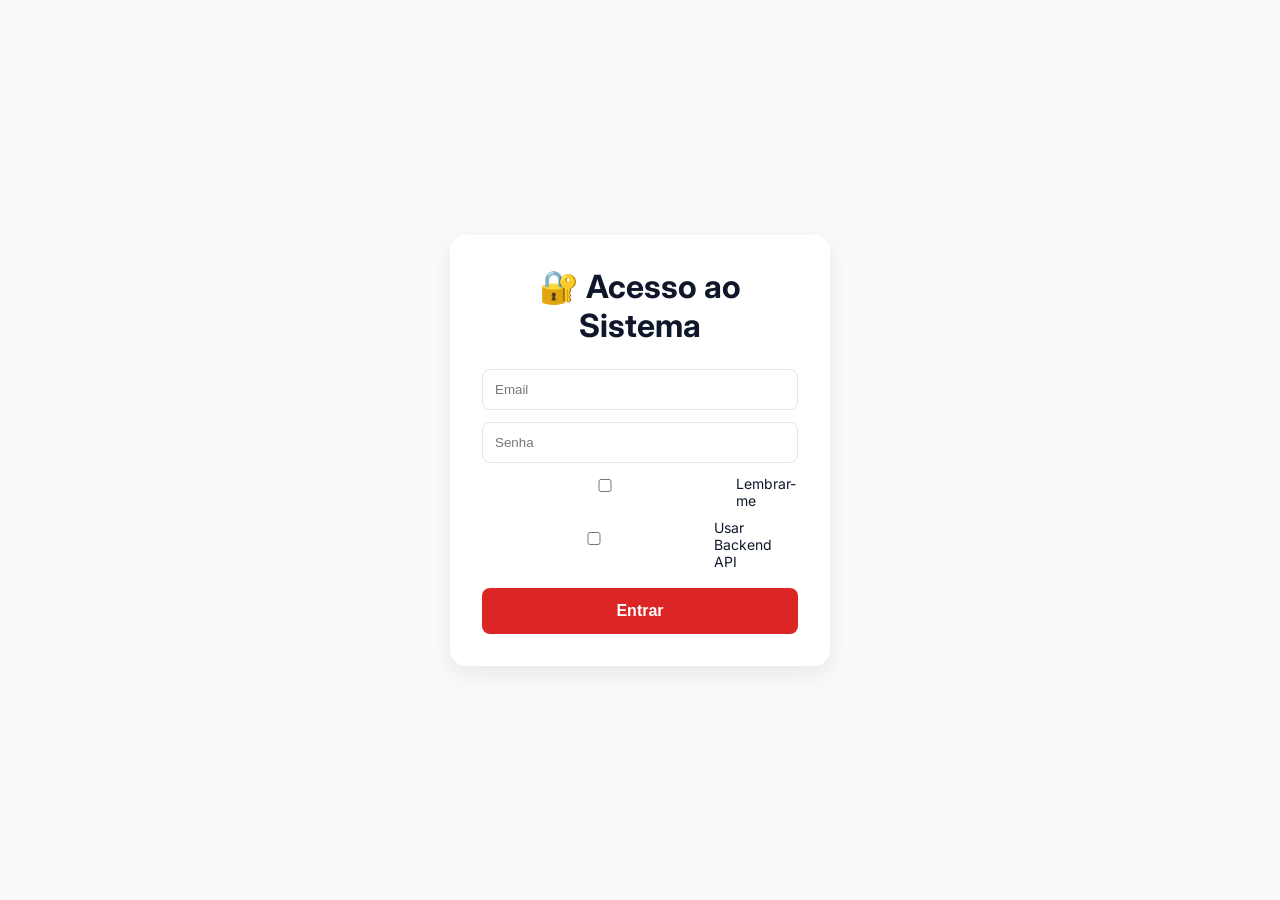
==== index.html @ 42cb4558 "feat: adiciona Chat IA completo e melhora Relatórios com PDF/Excel" ====
<!DOCTYPE html>
<html lang="pt-BR">
<head>
    <meta charset="UTF-8" />
    <meta name="viewport" content="width=device-width, initial-scale=1.0" />

    <title>Sistema Premium - Administração</title>

    <!-- Fonte -->
    <link href="https://fonts.googleapis.com/css2?family=Inter:wght@400;600;800&display=swap" rel="stylesheet">

    <!-- CSS -->
    <link rel="stylesheet" href="style.css">
    <link rel="stylesheet" href="features.css">
</head>

<body>

<!-- ================= LOGIN / AUTH ================= -->
<div id="authPage" class="auth-page">
    <div class="auth-container">
        <h1 class="auth-title">🔐 Acesso ao Sistema</h1>

        <!-- LOGIN -->
        <div id="loginForm">
            <input type="email" id="loginEmail" placeholder="Email">
            <input type="password" id="loginPassword" placeholder="Senha">

            <label class="checkbox">
                <input type="checkbox" id="rememberMe"> Lembrar-me
            </label>

            <label class="checkbox">
                <input type="checkbox" id="useBackendApi"> Usar Backend API
            </label>

            <button id="loginBtn" onclick="doLogin()">Entrar</button>
        </div>
    </div>
</div>

<!-- ================= APP PRINCIPAL ================= -->
<div id="mainApp" class="app hidden">

    <!-- BOTÃO MENU MOBILE -->
    <button id="mobileMenuBtn" class="mobile-menu-btn" onclick="toggleMobileMenu()">
        <span id="menuIcon">☰</span>
    </button>

    <div id="mobileOverlay" class="mobile-overlay" onclick="closeMobileMenu()"></div>

    <!-- SIDEBAR -->
    <aside id="sidebar" class="sidebar">
        <div class="sidebar-header">
            <div class="user-avatar" id="userAvatar">U</div>
            <div>
                <div id="userName" class="user-name">Usuário</div>
                <div class="user-role">Logado</div>
            </div>
        </div>

        <nav class="sidebar-nav">
            <a href="#" class="sidebar-link active" onclick="navigateTo(event,'dashboard')">📊 Dashboard</a>
            <a href="#" class="sidebar-link" onclick="navigateTo(event,'usuarios')" id="adminSection" style="display:none">
                👥 Usuários
            </a>
            <a href="#" class="sidebar-link" onclick="navigateTo(event,'upload')" id="uploadSection" style="display:none">
                📤 Upload de Arquivos
            </a>
            <a href="#" class="sidebar-link" onclick="navigateTo(event,'sheets')">
                📊 Google Sheets
            </a>
            <a href="#" class="sidebar-link" onclick="navigateTo(event,'relatorios')">📑 Relatórios</a>
            <a href="#" class="sidebar-link" onclick="navigateTo(event,'chat')">💬 Chat IA</a>
            <a href="#" class="sidebar-link" onclick="navigateTo(event,'perfil')">👤 Meu Perfil</a>
            <a href="#" class="sidebar-link" onclick="location.reload()">🚪 Sair</a>
        </nav>
    </aside>

    <!-- CONTEÚDO -->
    <main class="main-content">

        <!-- DASHBOARD -->
        <section id="dashboardSection" class="content-section">
            <h2>📊 Dashboard</h2>
            <div class="cards-grid">
                <div class="card">
                    <div class="card-title">Usuários</div>
                    <div class="card-value" id="totalUsers">0</div>
                </div>
                <div class="card">
                    <div class="card-title">Relatórios</div>
                    <div class="card-value">Google Sheets</div>
                </div>
            </div>
        </section>

        <!-- USUÁRIOS -->
        <section id="usuariosSection" class="content-section hidden">
            <h2>👥 Gerenciamento de Usuários</h2>

            <button class="btn-primary" onclick="showAddUserModal()">➕ Novo Usuário</button>

            <table class="stats-table" id="userTable">
                <thead>
                    <tr>
                        <th>Nome</th>
                        <th>Email</th>
                        <th>Tipo</th>
                        <th>Ações</th>
                    </tr>
                </thead>
                <tbody></tbody>
            </table>
        </section>

        <!-- RELATÓRIOS -->
        <section id="relatoriosSection" class="content-section hidden">
            <h2>📑 Relatórios</h2>
            <div id="relatoriosContainer">
                <p>Use o menu para carregar relatórios do Google Sheets ou Backend.</p>
            </div>
        </section>

        <!-- UPLOAD DE ARQUIVOS -->
        <section id="uploadSection" class="content-section hidden">
            <h2>📤 Upload de Arquivos</h2>
            <div class="upload-area">
                <input type="file" id="fileInput" multiple style="display:none">
                <button class="btn-primary" onclick="document.getElementById('fileInput').click()">
                    📁 Selecionar Arquivos
                </button>
                <p style="margin-top: 16px; color: #64748B;">
                    Arraste arquivos aqui ou clique no botão acima
                </p>
            </div>
            <div id="filesList" style="margin-top: 24px;"></div>
        </section>

        <!-- GOOGLE SHEETS -->
        <section id="sheetsSection" class="content-section hidden">
            <h2>📊 Google Sheets</h2>
            <div class="cards-grid" style="margin-top: 24px;">
                <div class="card" style="cursor: pointer;" onclick="updateSheetsCards()">
                    <div class="card-title">Planilhas Conectadas</div>
                    <div class="card-value">0</div>
                </div>
                <div class="card" style="cursor: pointer;" onclick="updateSheetsCards()">
                    <div class="card-title">Última Sincronização</div>
                    <div class="card-value" style="font-size: 16px;">Nunca</div>
                </div>
            </div>
            <button class="btn-primary" style="margin-top: 24px;" onclick="connectGoogleSheet()">
                🔗 Conectar Nova Planilha
            </button>
        </section>

        <!-- CHAT IA -->
        <section id="chatSection" class="content-section hidden">
            <h2>💬 Chat com Inteligência Artificial</h2>
            <div id="chatContainer"></div>
        </section>

        <!-- MEU PERFIL -->
        <section id="perfilSection" class="content-section hidden">
            <h2>👤 Meu Perfil</h2>
            <div style="background: white; padding: 24px; border-radius: 12px; margin-top: 24px;">
                <div style="display: flex; align-items: center; gap: 16px; margin-bottom: 24px;">
                    <div style="width: 80px; height: 80px; background: #DC2626; border-radius: 50%; display: flex; align-items: center; justify-content: center; color: white; font-size: 32px; font-weight: bold;">
                        <span id="perfilAvatar">A</span>
                    </div>
                    <div>
                        <h3 id="perfilNome" style="margin: 0 0 8px 0;">Admin</h3>
                        <p id="perfilEmail" style="margin: 0; color: #64748B;">admin@admin.com</p>
                        <p id="perfilRole" style="margin: 8px 0 0 0; color: #DC2626; font-weight: 600;">Administrador</p>
                    </div>
                </div>
                <div style="border-top: 1px solid #E2E8F0; padding-top: 24px;">
                    <h4 style="margin: 0 0 16px 0;">Informações da Conta</h4>
                    <p style="margin: 8px 0;"><strong>Data de Criação:</strong> Hoje</p>
                    <p style="margin: 8px 0;"><strong>Último Acesso:</strong> Agora</p>
                </div>
            </div>
        </section>

    </main>
</div>

<!-- JS -->
<script src="script.js" defer></script>
<script src="features.js" defer></script>

</body>
</html>
---- style.css ----
/* ================= RESET ================= */
* {
    box-sizing: border-box;
    margin: 0;
    padding: 0;
}

body {
    font-family: 'Inter', sans-serif;
    background: #F8FAFC;
    color: #0F172A;
    min-height: 100vh;
}

/* ================= VARIÁVEIS ================= */
:root {
    --red-primary: #DC2626;
    --red-hover: #B91C1C;
    --bg-primary: #FFFFFF;
    --bg-secondary: #F1F5F9;
    --text-dark: #0F172A;
    --text-secondary: #64748B;
    --border: #E2E8F0;
    --shadow: 0 8px 24px rgba(0,0,0,0.08);
}

/* ================= UTIL ================= */
.hidden {
    display: none !important;
}

.btn-primary {
    background: var(--red-primary);
    color: white;
    border: none;
    border-radius: 8px;
    padding: 10px 18px;
    font-weight: 600;
    cursor: pointer;
}

.btn-primary:hover {
    background: var(--red-hover);
}

/* ================= AUTH ================= */
.auth-page {
    display: flex;
    justify-content: center;
    align-items: center;
    min-height: 100vh;
}

.auth-container {
    background: white;
    padding: 32px;
    border-radius: 16px;
    box-shadow: var(--shadow);
    width: 100%;
    max-width: 380px;
}

.auth-title {
    text-align: center;
    margin-bottom: 24px;
}


.auth-container input {
    width: 100%;
    padding: 12px;
    margin-bottom: 12px;
    border-radius: 8px;
    border: 1px solid var(--border);
}

.checkbox {
    display: flex;
    align-items: center;
    gap: 8px;
    font-size: 14px;
    margin-bottom: 10px;
}

.auth-container button {
    width: 100%;
    background: var(--red-primary);
    color: white;
    border: none;
    border-radius: 8px;
    padding: 14px;
    font-weight: 600;
    font-size: 16px;
    cursor: pointer;
    margin-top: 8px;
    transition: background 0.2s;
}

.auth-container button:hover {
    background: var(--red-hover);
}

/* ================= APP ================= */
.app {
    display: flex;
    min-height: 100vh;
}

/* ================= SIDEBAR ================= */
.sidebar {
    width: 260px;
    background: var(--bg-primary);
    border-right: 1px solid var(--border);
    display: flex;
    flex-direction: column;
}

.sidebar-header {
    display: flex;
    gap: 12px;
    padding: 20px;
    border-bottom: 1px solid var(--border);
}

.user-avatar {
    width: 44px;
    height: 44px;
    border-radius: 50%;
    background: var(--red-primary);
    color: white;
    display: flex;
    align-items: center;
    justify-content: center;
    font-weight: 700;
}

.user-name {
    font-weight: 600;
}

.sidebar-nav {
    display: flex;
    flex-direction: column;
}

.sidebar-link {
    padding: 14px 20px;
    text-decoration: none;
    color: var(--text-dark);
    font-weight: 500;
}

.sidebar-link:hover,
.sidebar-link.active {
    background: var(--bg-secondary);
}

/* ================= MAIN ================= */
.main-content {
    flex: 1;
    padding: 32px;
}

.content-section h2 {
    margin-bottom: 20px;
}

/* ================= CARDS ================= */
.cards-grid {
    display: grid;
    grid-template-columns: repeat(auto-fit, minmax(220px, 1fr));
    gap: 20px;
}

.card {
    background: white;
    padding: 24px;
    border-radius: 16px;
    box-shadow: var(--shadow);
}

.card-title {
    font-size: 14px;
    color: var(--text-secondary);
}

.card-value {
    font-size: 32px;
    font-weight: 800;
}

/* ================= TABLE ================= */
.stats-table {
    width: 100%;
    border-collapse: collapse;
    margin-top: 20px;
}

.stats-table th,
.stats-table td {
    padding: 12px;
    border-bottom: 1px solid var(--border);
    text-align: left;
}

.stats-table th {
    background: var(--bg-secondary);
}

/* ================= MOBILE ================= */
.mobile-menu-btn {
    display: none;
}

.mobile-overlay {
    display: none;
}

/* ================= RESPONSIVO ================= */
@media (max-width: 768px) {

    .sidebar {
        position: fixed;
        left: -260px;
        top: 0;
        height: 100%;
        z-index: 1000;
        transition: left 0.3s;
    }

    .sidebar.mobile-open {
        left: 0;
    }

    .mobile-menu-btn {
        display: flex;
        position: fixed;
        top: 12px;
        right: 12px;
        background: var(--red-primary);
        color: white;
        border: none;
        width: 44px;
        height: 44px;
        border-radius: 10px;
        font-size: 22px;
        align-items: center;
        justify-content: center;
        z-index: 1100;
    }

    .mobile-overlay.active {
        display: block;
        position: fixed;
        inset: 0;
        background: rgba(0,0,0,0.6);
        z-index: 900;
    }

    .main-content {
        padding: 80px 16px 16px;
    }
}
---- features.css ----
/* ================= NOVAS FUNCIONALIDADES ================= */

/* Upload Area */
.upload-area {
    border: 2px dashed var(--border);
    border-radius: 12px;
    padding: 48px 24px;
    text-align: center;
    transition: all 0.3s;
    background: var(--bg-secondary);
}

.upload-area:hover {
    border-color: var(--red-primary);
    background: #FEE2E2;
}

/* Files Grid */
.files-grid {
    display: grid;
    gap: 12px;
}

.file-card {
    display: flex;
    align-items: center;
    gap: 12px;
    padding: 16px;
    background: white;
    border-radius: 8px;
    border: 1px solid var(--border);
}

.file-icon {
    font-size: 32px;
}

.file-info {
    flex: 1;
}

.file-name {
    font-weight: 600;
    margin-bottom: 4px;
}

.file-meta {
    font-size: 14px;
    color: var(--text-secondary);
}

.btn-delete {
    background: #FEE2E2;
    color: #DC2626;
    border: none;
    padding: 8px 12px;
    border-radius: 6px;
    cursor: pointer;
    font-size: 16px;
}

.btn-delete:hover {
    background: #FCA5A5;
}

/* Upload Progress */
.upload-progress {
    padding: 12px;
    background: #F1F5F9;
    border-radius: 8px;
    margin-bottom: 8px;
}

.progress-bar {
    height: 4px;
    background: #E2E8F0;
    border-radius: 2px;
    margin-top: 8px;
    overflow: hidden;
}

.progress-fill {
    height: 100%;
    background: var(--red-primary);
    animation: progress 1.5s ease-in-out;
}

@keyframes progress {
    from { width: 0%; }
    to { width: 100%; }
}

/* Sheets List */
.sheets-list {
    display: flex;
    flex-direction: column;
    gap: 12px;
    margin-top: 16px;
}

.sheet-item {
    display: flex;
    justify-content: space-between;
    align-items: center;
    padding: 16px;
    background: white;
    border-radius: 8px;
    border: 1px solid var(--border);
}

.sheet-item button {
    margin-left: 8px;
}

/* Report Section */
.report-section {
    margin-top: 32px;
    padding: 24px;
    background: white;
    border-radius: 12px;
}

.report-section h3 {
    margin-bottom: 16px;
}

/* Chart */
.chart-container {
    padding: 16px;
}

.chart-bar {
    display: flex;
    align-items: center;
    gap: 12px;
    margin-bottom: 16px;
}

.chart-label {
    width: 120px;
    font-weight: 600;
}

.chart-progress {
    flex: 1;
    height: 24px;
    background: #F1F5F9;
    border-radius: 4px;
    overflow: hidden;
}

.chart-fill {
    height: 100%;
    background: linear-gradient(90deg, #DC2626, #F87171);
    transition: width 0.5s ease;
}

.chart-percent {
    width: 50px;
    text-align: right;
    font-weight: 600;
    color: var(--red-primary);
}

/* Activity List */
.activity-list {
    padding: 16px;
}

.activity-item {
    display: flex;
    align-items: center;
    gap: 12px;
    padding: 12px;
    border-bottom: 1px solid var(--border);
}

.activity-item:last-child {
    border-bottom: none;
}

.activity-icon {
    font-size: 24px;
}

.activity-text {
    flex: 1;
}

.activity-time {
    font-size: 14px;
    color: var(--text-secondary);
}

/* Notifications */
.notification {
    position: fixed;
    top: 24px;
    right: 24px;
    padding: 16px 24px;
    background: white;
    border-radius: 8px;
    box-shadow: 0 4px 12px rgba(0,0,0,0.15);
    z-index: 10000;
    transform: translateX(400px);
    transition: transform 0.3s ease;
    font-weight: 600;
}

.notification.show {
    transform: translateX(0);
}

.notification-success {
    border-left: 4px solid #10B981;
}

.notification-error {
    border-left: 4px solid #DC2626;
}

.notification-info {
    border-left: 4px solid #3B82F6;
}

/* Welcome Banner */
.welcome-banner {
    margin-top: 32px;
    padding: 24px;
    background: linear-gradient(135deg, #DC2626, #EF4444);
    border-radius: 12px;
    color: white;
}

.welcome-banner h3 {
    margin: 0 0 8px 0;
}

.welcome-banner p {
    margin: 0;
    opacity: 0.9;
}

/* Card Hover */
.card-hover {
    cursor: pointer;
    transition: transform 0.2s, box-shadow 0.2s;
}

.card-hover:hover {
    transform: translateY(-4px);
    box-shadow: 0 12px 32px rgba(0,0,0,0.12);
}

.card-footer {
    margin-top: 8px;
    font-size: 14px;
    color: var(--red-primary);
    font-weight: 600;
}

/* ==================================================
   CHAT IA
================================================== */

.chat-wrapper {
    background: white;
    border-radius: 12px;
    box-shadow: 0 2px 8px rgba(0, 0, 0, 0.1);
    display: flex;
    flex-direction: column;
    height: calc(100vh - 200px);
    max-height: 700px;
}

.chat-messages {
    flex: 1;
    overflow-y: auto;
    padding: 24px;
    display: flex;
    flex-direction: column;
    gap: 16px;
}

.chat-welcome {
    text-align: center;
    padding: 48px 24px;
}

.chat-welcome-icon {
    font-size: 64px;
    margin-bottom: 16px;
}

.chat-welcome h3 {
    margin: 0 0 8px 0;
    color: var(--text-primary);
}

.chat-welcome p {
    color: var(--text-secondary);
    margin: 0 0 24px 0;
}

.chat-suggestions {
    display: flex;
    gap: 12px;
    justify-content: center;
    flex-wrap: wrap;
}

.chat-suggestion {
    background: white;
    border: 2px solid var(--border);
    padding: 12px 20px;
    border-radius: 8px;
    cursor: pointer;
    font-size: 14px;
    transition: all 0.3s;
}

.chat-suggestion:hover {
    border-color: var(--red-primary);
    background: #FEE2E2;
    transform: translateY(-2px);
}

.chat-message {
    display: flex;
    gap: 12px;
    animation: slideIn 0.3s ease;
}

@keyframes slideIn {
    from {
        opacity: 0;
        transform: translateY(10px);
    }
    to {
        opacity: 1;
        transform: translateY(0);
    }
}

.chat-message.ai {
    flex-direction: row;
}

.chat-message.user {
    flex-direction: row-reverse;
}

.chat-message-avatar {
    width: 40px;
    height: 40px;
    border-radius: 50%;
    display: flex;
    align-items: center;
    justify-content: center;
    font-size: 20px;
    font-weight: bold;
    flex-shrink: 0;
}

.chat-message.ai .chat-message-avatar {
    background: linear-gradient(135deg, #DC2626, #EF4444);
    color: white;
}

.chat-message.user .chat-message-avatar {
    background: #E2E8F0;
    color: var(--text-primary);
    font-size: 16px;
}

.chat-message-content {
    flex: 1;
    max-width: 70%;
}

.chat-message-header {
    display: flex;
    justify-content: space-between;
    align-items: center;
    margin-bottom: 4px;
}

.chat-message-name {
    font-weight: 600;
    font-size: 14px;
    color: var(--text-primary);
}

.chat-message-time {
    font-size: 12px;
    color: var(--text-secondary);
}

.chat-message-text {
    background: #F8FAFC;
    padding: 12px 16px;
    border-radius: 12px;
    line-height: 1.6;
    white-space: pre-wrap;
    word-wrap: break-word;
}

.chat-message.user .chat-message-text {
    background: linear-gradient(135deg, #DC2626, #EF4444);
    color: white;
}

.chat-input-container {
    border-top: 2px solid var(--border);
    padding: 16px;
    display: flex;
    gap: 12px;
    background: #F8FAFC;
    border-radius: 0 0 12px 12px;
}

.chat-input {
    flex: 1;
    border: 2px solid var(--border);
    border-radius: 8px;
    padding: 12px 16px;
    font-family: inherit;
    font-size: 14px;
    resize: none;
    min-height: 44px;
    max-height: 120px;
    transition: border-color 0.3s;
}

.chat-input:focus {
    outline: none;
    border-color: var(--red-primary);
}

.chat-send-btn {
    width: 48px;
    height: 48px;
    background: linear-gradient(135deg, #DC2626, #EF4444);
    border: none;
    border-radius: 8px;
    color: white;
    font-size: 20px;
    cursor: pointer;
    transition: transform 0.2s;
    flex-shrink: 0;
}

.chat-send-btn:hover {
    transform: scale(1.05);
}

.chat-send-btn:active {
    transform: scale(0.95);
}

/* Responsive */
@media (max-width: 768px) {
    .chat-wrapper {
        height: calc(100vh - 150px);
    }
    
    .chat-message-content {
        max-width: 85%;
    }
    
    .chat-suggestions {
        flex-direction: column;
    }
    
    .chat-suggestion {
        width: 100%;
    }
}
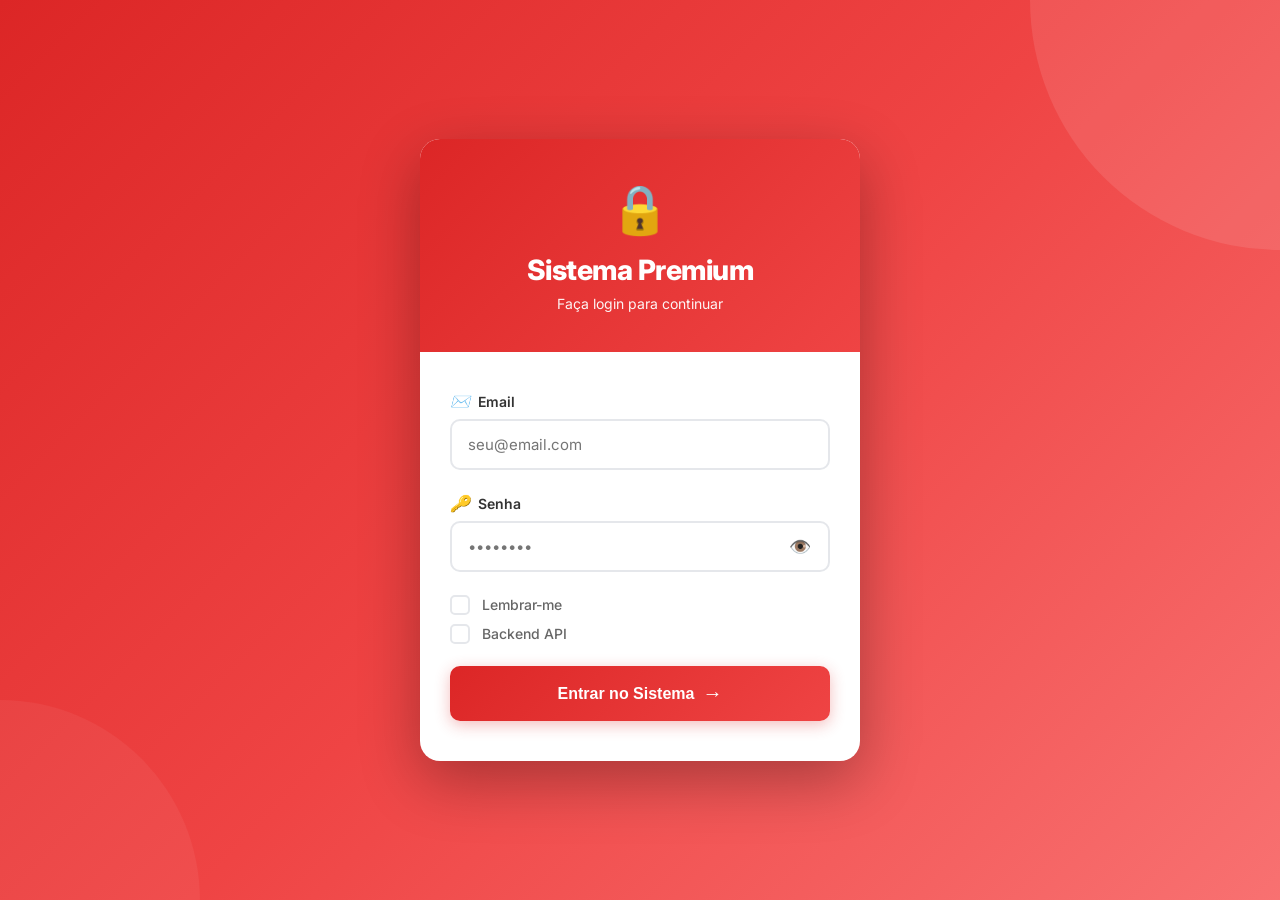
==== commit 412f1703: "feat: atualiza tela de login com design moderno, animações e gradientes vermelhos" ====
--- a/index.html
+++ b/index.html
@@ -16,25 +16,53 @@
 
 <body>
 
-<!-- ================= LOGIN / AUTH ================= -->
+<!-- ================= LOGIN / AUTH =================  -->
 <div id="authPage" class="auth-page">
     <div class="auth-container">
-        <h1 class="auth-title">🔐 Acesso ao Sistema</h1>
+        <div class="auth-header">
+            <div class="auth-icon">🔒</div>
+            <h1 class="auth-title">Sistema Premium</h1>
+            <p class="auth-subtitle">Faça login para continuar</p>
+        </div>
 
-        <!-- LOGIN -->
-        <div id="loginForm">
-            <input type="email" id="loginEmail" placeholder="Email">
-            <input type="password" id="loginPassword" placeholder="Senha">
+        <div class="auth-body">
+            <div id="loginForm">
+                <div class="form-group">
+                    <label class="form-label">
+                        <i class="icon">✉️</i> Email
+                    </label>
+                    <input type="email" id="loginEmail" class="form-input" placeholder="seu@email.com">
+                </div>
 
-            <label class="checkbox">
-                <input type="checkbox" id="rememberMe"> Lembrar-me
-            </label>
+                <div class="form-group">
+                    <label class="form-label">
+                        <i class="icon">🔑</i> Senha
+                    </label>
+                    <div class="password-wrapper">
+                        <input type="password" id="loginPassword" class="form-input" placeholder="••••••••">
+                        <button type="button" class="toggle-password" onclick="togglePasswordVisibility()">👁️</button>
+                    </div>
+                </div>
 
-            <label class="checkbox">
-                <input type="checkbox" id="useBackendApi"> Usar Backend API
-            </label>
+                <div class="form-options">
+                    <label class="checkbox-modern">
+                        <input type="checkbox" id="rememberMe">
+                        <span class="checkmark"></span>
+                        <span class="checkbox-label">Lembrar-me</span>
+                    </label>
 
-            <button id="loginBtn" onclick="doLogin()">Entrar</button>
+                    <label class="checkbox-modern">
+                        <input type="checkbox" id="useBackendApi">
+                        <span class="checkmark"></span>
+                        <span class="checkbox-label">Backend API</span>
+                    </label>
+                </div>
+
+                <button id="loginBtn" class="btn-auth" onclick="doLogin()">
+                    <span class="btn-text">Entrar no Sistema</span>
+                    <span class="btn-icon">→</span>
+                </button>
+            </div>
         </div>
     </div>
 </div>
@@ -60,18 +88,14 @@
         </div>
 
         <nav class="sidebar-nav">
-            <a href="#" class="sidebar-link active" onclick="navigateTo(event,'dashboard')">📊 Dashboard</a>
             <a href="#" class="sidebar-link" onclick="navigateTo(event,'usuarios')" id="adminSection" style="display:none">
                 👥 Usuários
-            </a>
-            <a href="#" class="sidebar-link" onclick="navigateTo(event,'upload')" id="uploadSection" style="display:none">
-                📤 Upload de Arquivos
             </a>
             <a href="#" class="sidebar-link" onclick="navigateTo(event,'sheets')">
                 📊 Google Sheets
             </a>
             <a href="#" class="sidebar-link" onclick="navigateTo(event,'relatorios')">📑 Relatórios</a>
-            <a href="#" class="sidebar-link" onclick="navigateTo(event,'chat')">💬 Chat IA</a>
+            <a href="#" class="sidebar-link active" onclick="navigateTo(event,'chat')">💬 Chat IA</a>
             <a href="#" class="sidebar-link" onclick="navigateTo(event,'perfil')">👤 Meu Perfil</a>
             <a href="#" class="sidebar-link" onclick="location.reload()">🚪 Sair</a>
         </nav>
@@ -79,21 +103,6 @@
 
     <!-- CONTEÚDO -->
     <main class="main-content">
-
-        <!-- DASHBOARD -->
-        <section id="dashboardSection" class="content-section">
-            <h2>📊 Dashboard</h2>
-            <div class="cards-grid">
-                <div class="card">
-                    <div class="card-title">Usuários</div>
-                    <div class="card-value" id="totalUsers">0</div>
-                </div>
-                <div class="card">
-                    <div class="card-title">Relatórios</div>
-                    <div class="card-value">Google Sheets</div>
-                </div>
-            </div>
-        </section>
 
         <!-- USUÁRIOS -->
         <section id="usuariosSection" class="content-section hidden">
@@ -122,21 +131,6 @@
             </div>
         </section>
 
-        <!-- UPLOAD DE ARQUIVOS -->
-        <section id="uploadSection" class="content-section hidden">
-            <h2>📤 Upload de Arquivos</h2>
-            <div class="upload-area">
-                <input type="file" id="fileInput" multiple style="display:none">
-                <button class="btn-primary" onclick="document.getElementById('fileInput').click()">
-                    📁 Selecionar Arquivos
-                </button>
-                <p style="margin-top: 16px; color: #64748B;">
-                    Arraste arquivos aqui ou clique no botão acima
-                </p>
-            </div>
-            <div id="filesList" style="margin-top: 24px;"></div>
-        </section>
-
         <!-- GOOGLE SHEETS -->
         <section id="sheetsSection" class="content-section hidden">
             <h2>📊 Google Sheets</h2>
@@ -156,7 +150,7 @@
         </section>
 
         <!-- CHAT IA -->
-        <section id="chatSection" class="content-section hidden">
+        <section id="chatSection" class="content-section">
             <h2>💬 Chat com Inteligência Artificial</h2>
             <div id="chatContainer"></div>
         </section>
--- a/style.css
+++ b/style.css
@@ -49,55 +49,265 @@
     justify-content: center;
     align-items: center;
     min-height: 100vh;
+    background: linear-gradient(135deg, #DC2626 0%, #EF4444 50%, #F87171 100%);
+    position: relative;
+    overflow: hidden;
+}
+
+.auth-page::before {
+    content: '';
+    position: absolute;
+    width: 500px;
+    height: 500px;
+    background: rgba(255, 255, 255, 0.1);
+    border-radius: 50%;
+    top: -250px;
+    right: -250px;
+    animation: float 6s ease-in-out infinite;
+}
+
+.auth-page::after {
+    content: '';
+    position: absolute;
+    width: 400px;
+    height: 400px;
+    background: rgba(255, 255, 255, 0.05);
+    border-radius: 50%;
+    bottom: -200px;
+    left: -200px;
+    animation: float 8s ease-in-out infinite;
+}
+
+@keyframes float {
+    0%, 100% { transform: translateY(0px); }
+    50% { transform: translateY(-20px); }
 }
 
 .auth-container {
     background: white;
-    padding: 32px;
-    border-radius: 16px;
-    box-shadow: var(--shadow);
+    border-radius: 20px;
+    box-shadow: 0 20px 60px rgba(0, 0, 0, 0.3);
     width: 100%;
-    max-width: 380px;
+    max-width: 440px;
+    overflow: hidden;
+    animation: slideIn 0.5s ease-out;
+    position: relative;
+    z-index: 1;
+}
+
+@keyframes slideIn {
+    from {
+        opacity: 0;
+        transform: translateY(-30px);
+    }
+    to {
+        opacity: 1;
+        transform: translateY(0);
+    }
+}
+
+.auth-header {
+    background: linear-gradient(135deg, #DC2626 0%, #EF4444 100%);
+    color: white;
+    padding: 40px 30px;
+    text-align: center;
+    position: relative;
+}
+
+.auth-icon {
+    font-size: 48px;
+    margin-bottom: 15px;
+    animation: pulse 2s ease-in-out infinite;
+}
+
+@keyframes pulse {
+    0%, 100% { transform: scale(1); }
+    50% { transform: scale(1.1); }
 }
 
 .auth-title {
-    text-align: center;
+    font-size: 28px;
+    font-weight: 800;
+    margin: 0 0 8px 0;
+    letter-spacing: -0.5px;
+}
+
+.auth-subtitle {
+    font-size: 14px;
+    opacity: 0.95;
+    margin: 0;
+    font-weight: 400;
+}
+
+.auth-body {
+    padding: 40px 30px;
+}
+
+.form-group {
     margin-bottom: 24px;
 }
 
-
-.auth-container input {
+.form-label {
+    display: flex;
+    align-items: center;
+    gap: 8px;
+    margin-bottom: 8px;
+    font-weight: 600;
+    color: #333;
+    font-size: 14px;
+}
+
+.form-label .icon {
+    font-size: 16px;
+}
+
+.form-input {
     width: 100%;
-    padding: 12px;
-    margin-bottom: 12px;
-    border-radius: 8px;
-    border: 1px solid var(--border);
-}
-
-.checkbox {
-    display: flex;
-    align-items: center;
-    gap: 8px;
+    padding: 14px 16px;
+    border: 2px solid #E5E7EB;
+    border-radius: 10px;
+    font-size: 15px;
+    transition: all 0.3s ease;
+    font-family: inherit;
+}
+
+.form-input:focus {
+    outline: none;
+    border-color: #DC2626;
+    box-shadow: 0 0 0 4px rgba(220, 38, 38, 0.1);
+}
+
+.password-wrapper {
+    position: relative;
+}
+
+.toggle-password {
+    position: absolute;
+    right: 14px;
+    top: 50%;
+    transform: translateY(-50%);
+    background: none;
+    border: none;
+    cursor: pointer;
+    font-size: 18px;
+    padding: 5px;
+    transition: transform 0.2s;
+}
+
+.toggle-password:hover {
+    transform: translateY(-50%) scale(1.1);
+}
+
+.form-options {
+    display: flex;
+    flex-direction: column;
+    gap: 12px;
+    margin-bottom: 24px;
+}
+
+.checkbox-modern {
+    display: flex;
+    align-items: center;
+    cursor: pointer;
+    position: relative;
+    padding-left: 32px;
+    user-select: none;
     font-size: 14px;
-    margin-bottom: 10px;
-}
-
-.auth-container button {
+    color: #666;
+}
+
+.checkbox-modern input {
+    position: absolute;
+    opacity: 0;
+    cursor: pointer;
+    width: 0;
+    height: 0;
+}
+
+.checkmark {
+    position: absolute;
+    left: 0;
+    height: 20px;
+    width: 20px;
+    background-color: #fff;
+    border: 2px solid #E5E7EB;
+    border-radius: 5px;
+    transition: all 0.3s ease;
+}
+
+.checkbox-modern:hover .checkmark {
+    border-color: #DC2626;
+}
+
+.checkbox-modern input:checked ~ .checkmark {
+    background-color: #DC2626;
+    border-color: #DC2626;
+}
+
+.checkbox-modern input:checked ~ .checkmark::after {
+    content: '✓';
+    position: absolute;
+    color: white;
+    font-size: 14px;
+    font-weight: bold;
+    top: 50%;
+    left: 50%;
+    transform: translate(-50%, -50%);
+}
+
+.checkbox-label {
+    font-weight: 500;
+}
+
+.btn-auth {
     width: 100%;
-    background: var(--red-primary);
+    background: linear-gradient(135deg, #DC2626 0%, #EF4444 100%);
     color: white;
     border: none;
-    border-radius: 8px;
-    padding: 14px;
-    font-weight: 600;
+    border-radius: 10px;
+    padding: 16px;
+    font-weight: 700;
     font-size: 16px;
     cursor: pointer;
-    margin-top: 8px;
-    transition: background 0.2s;
-}
-
-.auth-container button:hover {
-    background: var(--red-hover);
+    transition: all 0.3s ease;
+    display: flex;
+    align-items: center;
+    justify-content: center;
+    gap: 8px;
+    box-shadow: 0 4px 15px rgba(220, 38, 38, 0.3);
+}
+
+.btn-auth:hover {
+    transform: translateY(-2px);
+    box-shadow: 0 8px 25px rgba(220, 38, 38, 0.4);
+}
+
+.btn-auth:active {
+    transform: translateY(0);
+}
+
+.btn-icon {
+    font-size: 20px;
+    transition: transform 0.3s ease;
+}
+
+.btn-auth:hover .btn-icon {
+    transform: translateX(4px);
+}
+
+@media (max-width: 576px) {
+    .auth-container {
+        margin: 20px;
+        max-width: 100%;
+    }
+    
+    .auth-header {
+        padding: 30px 20px;
+    }
+    
+    .auth-body {
+        padding: 30px 20px;
+    }
 }
 
 /* ================= APP ================= */
@@ -141,18 +351,32 @@
 .sidebar-nav {
     display: flex;
     flex-direction: column;
+    gap: 4px;
+    padding: 8px 12px;
 }
 
 .sidebar-link {
-    padding: 14px 20px;
+    padding: 14px 16px;
     text-decoration: none;
     color: var(--text-dark);
     font-weight: 500;
-}
-
-.sidebar-link:hover,
+    border-radius: 10px;
+    transition: all 0.3s ease;
+    display: flex;
+    align-items: center;
+    gap: 8px;
+}
+
+.sidebar-link:hover {
+    background: #FEE2E2;
+    color: var(--red-primary);
+    transform: translateX(4px);
+}
+
 .sidebar-link.active {
-    background: var(--bg-secondary);
+    background: var(--red-primary);
+    color: white;
+    box-shadow: 0 4px 12px rgba(220, 38, 38, 0.3);
 }
 
 /* ================= MAIN ================= */
--- a/features.css
+++ b/features.css
@@ -273,6 +273,75 @@
     max-height: 700px;
 }
 
+.chat-header-controls {
+    display: flex;
+    justify-content: space-between;
+    align-items: center;
+    padding: 12px 16px;
+    border-bottom: 2px solid var(--border);
+    background: #F8FAFC;
+    border-radius: 12px 12px 0 0;
+}
+
+.chat-controls-left {
+    display: flex;
+    gap: 8px;
+}
+
+.chat-control-btn {
+    background: white;
+    border: 1px solid var(--border);
+    border-radius: 6px;
+    padding: 6px 12px;
+    font-size: 16px;
+    cursor: pointer;
+    transition: all 0.3s;
+}
+
+.chat-control-btn:hover {
+    background: #FEE2E2;
+    border-color: var(--red-primary);
+}
+
+.chat-model-indicator {
+    display: flex;
+    gap: 8px;
+    align-items: center;
+}
+
+.model-badge {
+    background: linear-gradient(135deg, #DC2626, #EF4444);
+    color: white;
+    padding: 4px 12px;
+    border-radius: 6px;
+    font-size: 12px;
+    font-weight: 600;
+}
+
+.temp-badge {
+    background: #E2E8F0;
+    color: var(--text-primary);
+    padding: 4px 12px;
+    border-radius: 6px;
+    font-size: 12px;
+    font-weight: 600;
+}
+
+.api-status-badge {
+    background: linear-gradient(135deg, #10B981, #059669);
+    color: white;
+    padding: 4px 12px;
+    border-radius: 6px;
+    font-size: 12px;
+    font-weight: 600;
+    animation: pulse 2s infinite;
+}
+
+@keyframes pulse {
+    0%, 100% { opacity: 1; }
+    50% { opacity: 0.7; }
+}
+
 .chat-messages {
     flex: 1;
     overflow-y: auto;
@@ -458,6 +527,135 @@
     transform: scale(0.95);
 }
 
+/* Chat Settings Modal */
+.chat-settings-modal {
+    position: fixed;
+    top: 0;
+    left: 0;
+    right: 0;
+    bottom: 0;
+    background: rgba(0, 0, 0, 0.5);
+    display: flex;
+    align-items: center;
+    justify-content: center;
+    z-index: 2000;
+}
+
+.chat-settings-content {
+    background: white;
+    border-radius: 12px;
+    width: 90%;
+    max-width: 500px;
+    box-shadow: 0 8px 32px rgba(0, 0, 0, 0.2);
+}
+
+.chat-settings-header {
+    display: flex;
+    justify-content: space-between;
+    align-items: center;
+    padding: 20px 24px;
+    border-bottom: 2px solid var(--border);
+}
+
+.chat-settings-header h3 {
+    margin: 0;
+    color: var(--text-primary);
+}
+
+.close-btn {
+    background: none;
+    border: none;
+    font-size: 28px;
+    color: var(--text-secondary);
+    cursor: pointer;
+    width: 32px;
+    height: 32px;
+    display: flex;
+    align-items: center;
+    justify-content: center;
+    border-radius: 6px;
+    transition: all 0.3s;
+}
+
+.close-btn:hover {
+    background: #FEE2E2;
+    color: var(--red-primary);
+}
+
+.chat-settings-body {
+    padding: 24px;
+    display: flex;
+    flex-direction: column;
+    gap: 20px;
+}
+
+.setting-group {
+    display: flex;
+    flex-direction: column;
+    gap: 8px;
+}
+
+.setting-label {
+    font-weight: 600;
+    color: var(--text-primary);
+    font-size: 14px;
+}
+
+.setting-input,
+.setting-select {
+    padding: 10px 12px;
+    border: 2px solid var(--border);
+    border-radius: 8px;
+    font-size: 14px;
+    font-family: inherit;
+    transition: border-color 0.3s;
+}
+
+.setting-input:focus,
+.setting-select:focus {
+    outline: none;
+    border-color: var(--red-primary);
+}
+
+.setting-range {
+    width: 100%;
+    height: 6px;
+    border-radius: 3px;
+    background: #E2E8F0;
+    outline: none;
+    -webkit-appearance: none;
+}
+
+.setting-range::-webkit-slider-thumb {
+    -webkit-appearance: none;
+    width: 18px;
+    height: 18px;
+    border-radius: 50%;
+    background: var(--red-primary);
+    cursor: pointer;
+    transition: all 0.3s;
+}
+
+.setting-range::-webkit-slider-thumb:hover {
+    transform: scale(1.2);
+}
+
+.setting-hint {
+    color: var(--text-secondary);
+    font-size: 12px;
+}
+
+.chat-settings-footer {
+    display: flex;
+    gap: 12px;
+    padding: 20px 24px;
+    border-top: 2px solid var(--border);
+}
+
+.chat-settings-footer button {
+    flex: 1;
+}
+
 /* Responsive */
 @media (max-width: 768px) {
     .chat-wrapper {
@@ -475,4 +673,14 @@
     .chat-suggestion {
         width: 100%;
     }
-}
+    
+    .chat-header-controls {
+        flex-wrap: wrap;
+        gap: 8px;
+    }
+    
+    .chat-model-indicator {
+        width: 100%;
+        justify-content: center;
+    }
+}
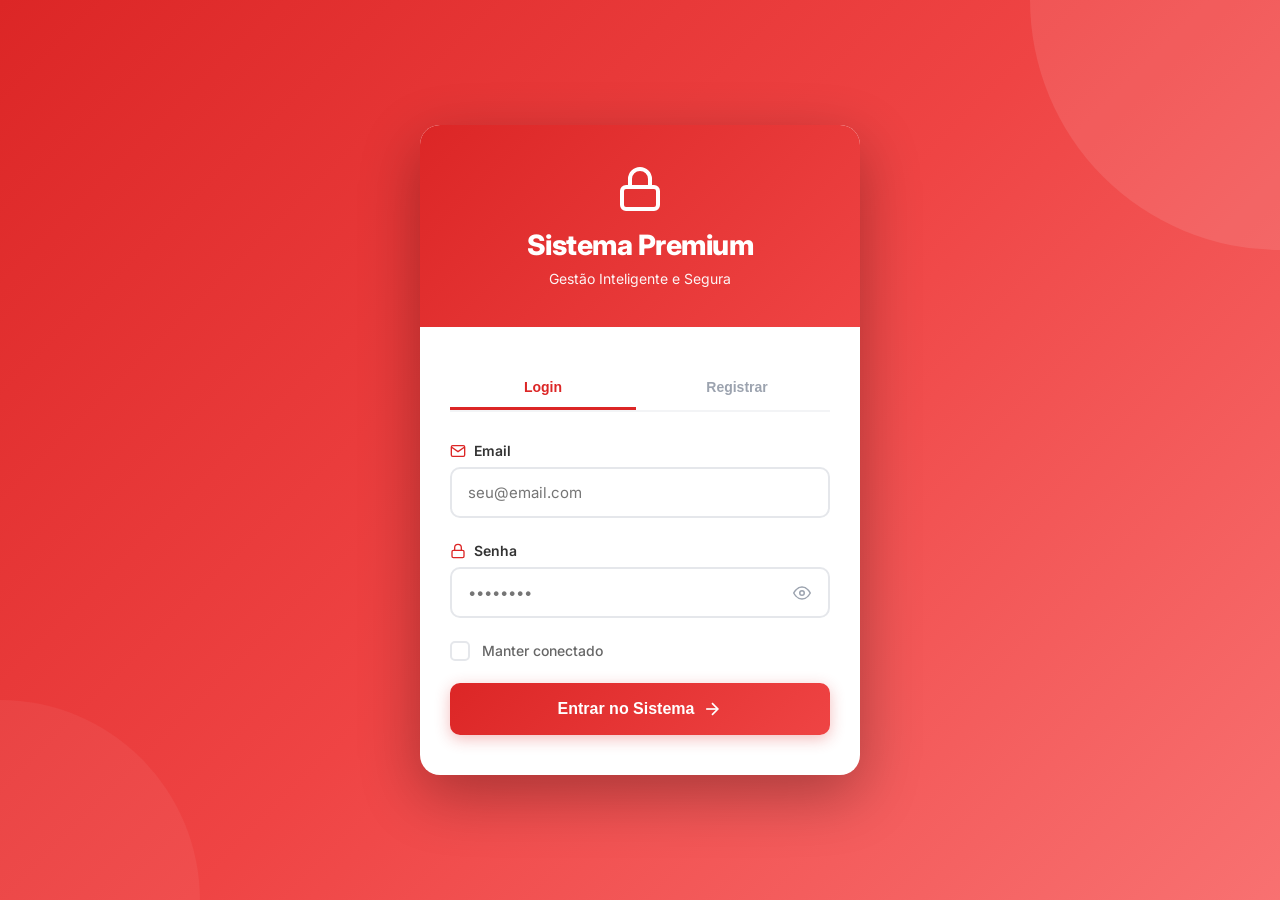
==== commit a3f43b52: "refactor: remove emojis do login, adiciona ícones SVG profissionais, inclui tab de registro e remove" ====
--- a/index.html
+++ b/index.html
@@ -20,27 +20,51 @@
 <div id="authPage" class="auth-page">
     <div class="auth-container">
         <div class="auth-header">
-            <div class="auth-icon">🔒</div>
+            <div class="auth-icon">
+                <svg width="48" height="48" viewBox="0 0 24 24" fill="none" stroke="currentColor" stroke-width="2">
+                    <rect x="3" y="11" width="18" height="11" rx="2" ry="2"></rect>
+                    <path d="M7 11V7a5 5 0 0 1 10 0v4"></path>
+                </svg>
+            </div>
             <h1 class="auth-title">Sistema Premium</h1>
-            <p class="auth-subtitle">Faça login para continuar</p>
+            <p class="auth-subtitle">Gestão Inteligente e Segura</p>
         </div>
 
         <div class="auth-body">
-            <div id="loginForm">
-                <div class="form-group">
-                    <label class="form-label">
-                        <i class="icon">✉️</i> Email
-                    </label>
-                    <input type="email" id="loginEmail" class="form-input" placeholder="seu@email.com">
-                </div>
-
-                <div class="form-group">
-                    <label class="form-label">
-                        <i class="icon">🔑</i> Senha
+            <div class="tab-buttons">
+                <button class="tab-btn active" onclick="switchAuthTab('login')">Login</button>
+                <button class="tab-btn" onclick="switchAuthTab('register')">Registrar</button>
+            </div>
+
+            <!-- LOGIN TAB -->
+            <div id="loginForm" class="tab-content active">
+                <div class="form-group">
+                    <label class="form-label">
+                        <svg width="16" height="16" viewBox="0 0 24 24" fill="none" stroke="currentColor" stroke-width="2">
+                            <path d="M4 4h16c1.1 0 2 .9 2 2v12c0 1.1-.9 2-2 2H4c-1.1 0-2-.9-2-2V6c0-1.1.9-2 2-2z"></path>
+                            <polyline points="22,6 12,13 2,6"></polyline>
+                        </svg>
+                        Email
+                    </label>
+                    <input type="email" id="loginEmail" class="form-input" placeholder="seu@email.com" autocomplete="email">
+                </div>
+
+                <div class="form-group">
+                    <label class="form-label">
+                        <svg width="16" height="16" viewBox="0 0 24 24" fill="none" stroke="currentColor" stroke-width="2">
+                            <rect x="3" y="11" width="18" height="11" rx="2" ry="2"></rect>
+                            <path d="M7 11V7a5 5 0 0 1 10 0v4"></path>
+                        </svg>
+                        Senha
                     </label>
                     <div class="password-wrapper">
-                        <input type="password" id="loginPassword" class="form-input" placeholder="••••••••">
-                        <button type="button" class="toggle-password" onclick="togglePasswordVisibility()">👁️</button>
+                        <input type="password" id="loginPassword" class="form-input" placeholder="••••••••" autocomplete="current-password">
+                        <button type="button" class="toggle-password" onclick="togglePasswordVisibility('loginPassword')">
+                            <svg width="18" height="18" viewBox="0 0 24 24" fill="none" stroke="currentColor" stroke-width="2">
+                                <path d="M1 12s4-8 11-8 11 8 11 8-4 8-11 8-11-8-11-8z"></path>
+                                <circle cx="12" cy="12" r="3"></circle>
+                            </svg>
+                        </button>
                     </div>
                 </div>
 
@@ -48,19 +72,68 @@
                     <label class="checkbox-modern">
                         <input type="checkbox" id="rememberMe">
                         <span class="checkmark"></span>
-                        <span class="checkbox-label">Lembrar-me</span>
-                    </label>
-
-                    <label class="checkbox-modern">
-                        <input type="checkbox" id="useBackendApi">
-                        <span class="checkmark"></span>
-                        <span class="checkbox-label">Backend API</span>
+                        <span class="checkbox-label">Manter conectado</span>
                     </label>
                 </div>
 
                 <button id="loginBtn" class="btn-auth" onclick="doLogin()">
                     <span class="btn-text">Entrar no Sistema</span>
-                    <span class="btn-icon">→</span>
+                    <svg class="btn-icon" width="20" height="20" viewBox="0 0 24 24" fill="none" stroke="currentColor" stroke-width="2">
+                        <line x1="5" y1="12" x2="19" y2="12"></line>
+                        <polyline points="12 5 19 12 12 19"></polyline>
+                    </svg>
+                </button>
+            </div>
+
+            <!-- REGISTER TAB -->
+            <div id="registerForm" class="tab-content" style="display: none;">
+                <div class="form-group">
+                    <label class="form-label">
+                        <svg width="16" height="16" viewBox="0 0 24 24" fill="none" stroke="currentColor" stroke-width="2">
+                            <path d="M20 21v-2a4 4 0 0 0-4-4H8a4 4 0 0 0-4 4v2"></path>
+                            <circle cx="12" cy="7" r="4"></circle>
+                        </svg>
+                        Nome Completo
+                    </label>
+                    <input type="text" id="registerName" class="form-input" placeholder="Seu nome completo">
+                </div>
+
+                <div class="form-group">
+                    <label class="form-label">
+                        <svg width="16" height="16" viewBox="0 0 24 24" fill="none" stroke="currentColor" stroke-width="2">
+                            <path d="M4 4h16c1.1 0 2 .9 2 2v12c0 1.1-.9 2-2 2H4c-1.1 0-2-.9-2-2V6c0-1.1.9-2 2-2z"></path>
+                            <polyline points="22,6 12,13 2,6"></polyline>
+                        </svg>
+                        Email
+                    </label>
+                    <input type="email" id="registerEmail" class="form-input" placeholder="seu@email.com">
+                </div>
+
+                <div class="form-group">
+                    <label class="form-label">
+                        <svg width="16" height="16" viewBox="0 0 24 24" fill="none" stroke="currentColor" stroke-width="2">
+                            <rect x="3" y="11" width="18" height="11" rx="2" ry="2"></rect>
+                            <path d="M7 11V7a5 5 0 0 1 10 0v4"></path>
+                        </svg>
+                        Senha
+                    </label>
+                    <div class="password-wrapper">
+                        <input type="password" id="registerPassword" class="form-input" placeholder="Mínimo 6 caracteres">
+                        <button type="button" class="toggle-password" onclick="togglePasswordVisibility('registerPassword')">
+                            <svg width="18" height="18" viewBox="0 0 24 24" fill="none" stroke="currentColor" stroke-width="2">
+                                <path d="M1 12s4-8 11-8 11 8 11 8-4 8-11 8-11-8-11-8z"></path>
+                                <circle cx="12" cy="12" r="3"></circle>
+                            </svg>
+                        </button>
+                    </div>
+                </div>
+
+                <button class="btn-auth" onclick="doRegister()">
+                    <span class="btn-text">Criar Conta</span>
+                    <svg class="btn-icon" width="20" height="20" viewBox="0 0 24 24" fill="none" stroke="currentColor" stroke-width="2">
+                        <line x1="5" y1="12" x2="19" y2="12"></line>
+                        <polyline points="12 5 19 12 12 19"></polyline>
+                    </svg>
                 </button>
             </div>
         </div>
--- a/style.css
+++ b/style.css
@@ -118,11 +118,20 @@
     font-size: 48px;
     margin-bottom: 15px;
     animation: pulse 2s ease-in-out infinite;
+    display: flex;
+    align-items: center;
+    justify-content: center;
+}
+
+.auth-icon svg {
+    width: 48px;
+    height: 48px;
+    stroke: white;
 }
 
 @keyframes pulse {
     0%, 100% { transform: scale(1); }
-    50% { transform: scale(1.1); }
+    50% { transform: scale(1.05); }
 }
 
 .auth-title {
@@ -143,6 +152,49 @@
     padding: 40px 30px;
 }
 
+.tab-buttons {
+    display: flex;
+    gap: 8px;
+    margin-bottom: 30px;
+    border-bottom: 2px solid #F3F4F6;
+}
+
+.tab-btn {
+    flex: 1;
+    padding: 12px;
+    border: none;
+    background: none;
+    cursor: pointer;
+    font-size: 14px;
+    font-weight: 600;
+    color: #9CA3AF;
+    border-bottom: 3px solid transparent;
+    transition: all 0.3s ease;
+}
+
+.tab-btn.active {
+    color: #DC2626;
+    border-bottom-color: #DC2626;
+}
+
+.tab-btn:hover {
+    color: #DC2626;
+}
+
+.tab-content {
+    display: none;
+    animation: fadeIn 0.3s ease-out;
+}
+
+.tab-content.active {
+    display: block;
+}
+
+@keyframes fadeIn {
+    from { opacity: 0; transform: translateY(-10px); }
+    to { opacity: 1; transform: translateY(0); }
+}
+
 .form-group {
     margin-bottom: 24px;
 }
@@ -159,6 +211,10 @@
 
 .form-label .icon {
     font-size: 16px;
+}
+
+.form-label svg {
+    stroke: #DC2626;
 }
 
 .form-input {
@@ -189,13 +245,21 @@
     background: none;
     border: none;
     cursor: pointer;
-    font-size: 18px;
     padding: 5px;
     transition: transform 0.2s;
-}
-
-.toggle-password:hover {
-    transform: translateY(-50%) scale(1.1);
+    display: flex;
+    align-items: center;
+    justify-content: center;
+}
+
+.toggle-password svg {
+    stroke: #9CA3AF;
+    transition: stroke 0.2s;
+}
+
+.toggle-password:hover svg {
+    stroke: #DC2626;
+    transform: scale(1.1);
 }
 
 .form-options {
@@ -287,8 +351,11 @@
 }
 
 .btn-icon {
-    font-size: 20px;
     transition: transform 0.3s ease;
+}
+
+.btn-icon svg {
+    stroke: white;
 }
 
 .btn-auth:hover .btn-icon {
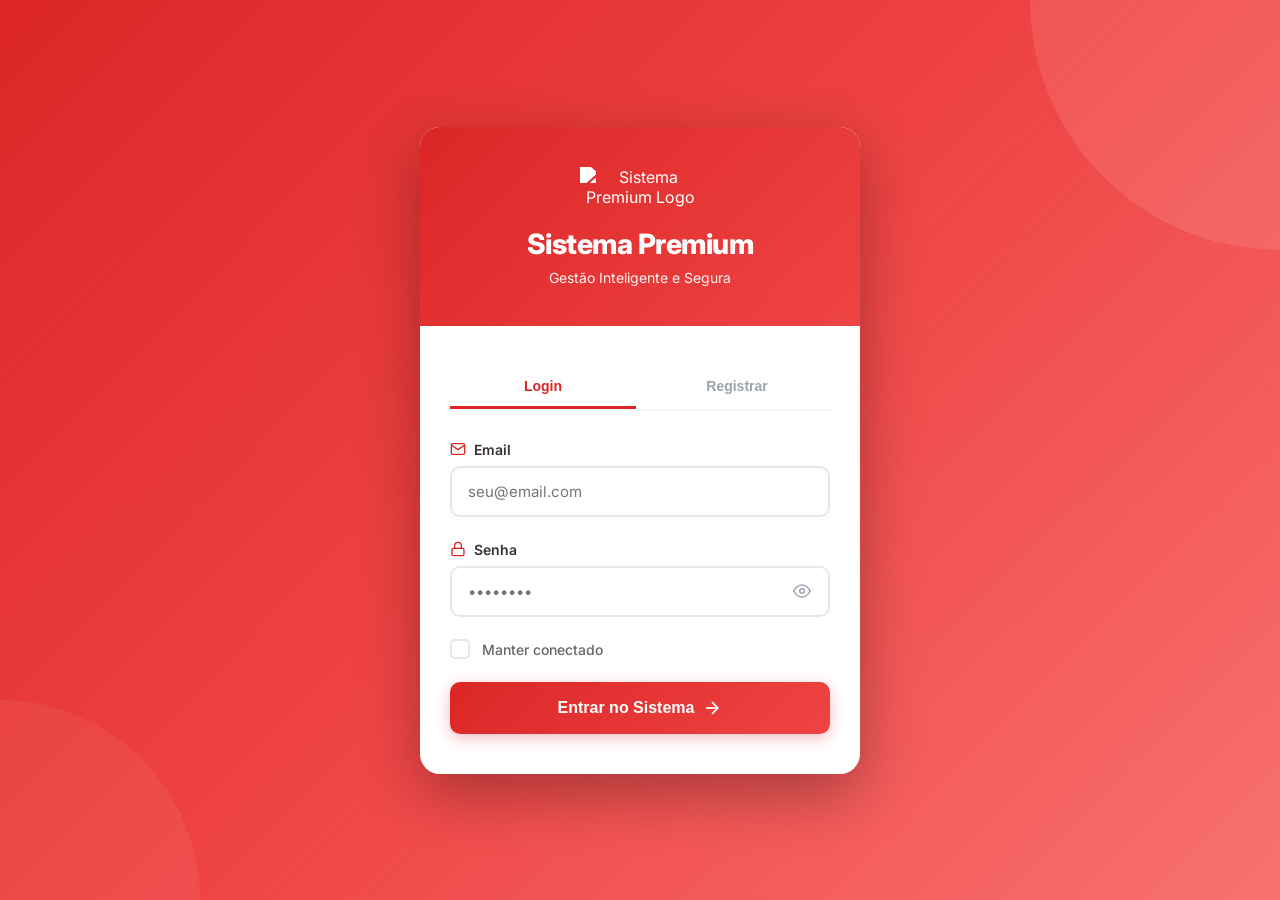
==== commit cc2b3198: "feat: substitui ícone SVG pela logo oficial do sistema no login" ====
--- a/index.html
+++ b/index.html
@@ -20,11 +20,8 @@
 <div id="authPage" class="auth-page">
     <div class="auth-container">
         <div class="auth-header">
-            <div class="auth-icon">
-                <svg width="48" height="48" viewBox="0 0 24 24" fill="none" stroke="currentColor" stroke-width="2">
-                    <rect x="3" y="11" width="18" height="11" rx="2" ry="2"></rect>
-                    <path d="M7 11V7a5 5 0 0 1 10 0v4"></path>
-                </svg>
+            <div class="auth-logo">
+                <img src="https://i.imgur.com/20qFKr1.png" alt="Sistema Premium Logo">
             </div>
             <h1 class="auth-title">Sistema Premium</h1>
             <p class="auth-subtitle">Gestão Inteligente e Segura</p>
--- a/style.css
+++ b/style.css
@@ -114,24 +114,26 @@
     position: relative;
 }
 
-.auth-icon {
-    font-size: 48px;
-    margin-bottom: 15px;
-    animation: pulse 2s ease-in-out infinite;
-    display: flex;
-    align-items: center;
-    justify-content: center;
-}
-
-.auth-icon svg {
-    width: 48px;
-    height: 48px;
-    stroke: white;
-}
-
-@keyframes pulse {
-    0%, 100% { transform: scale(1); }
-    50% { transform: scale(1.05); }
+.auth-logo {
+    margin-bottom: 20px;
+    animation: fadeInScale 0.8s ease-out;
+}
+
+.auth-logo img {
+    max-width: 120px;
+    height: auto;
+    filter: brightness(0) invert(1);
+}
+
+@keyframes fadeInScale {
+    0% { 
+        opacity: 0;
+        transform: scale(0.8);
+    }
+    100% { 
+        opacity: 1;
+        transform: scale(1);
+    }
 }
 
 .auth-title {
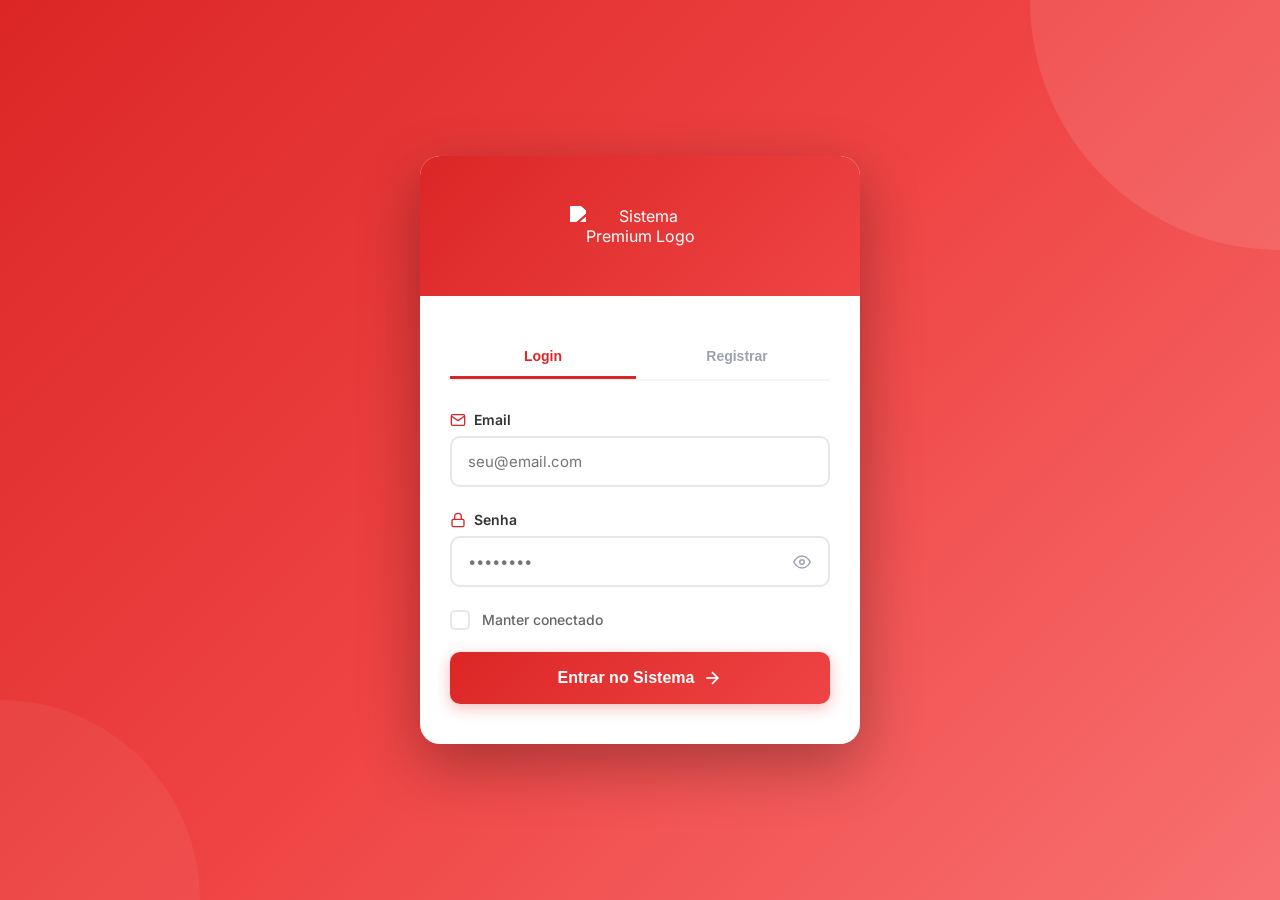
==== commit e79eeeb5: "refactor: remove textos do header de login, mantém apenas a logo centralizada" ====
--- a/index.html
+++ b/index.html
@@ -23,8 +23,6 @@
             <div class="auth-logo">
                 <img src="https://i.imgur.com/20qFKr1.png" alt="Sistema Premium Logo">
             </div>
-            <h1 class="auth-title">Sistema Premium</h1>
-            <p class="auth-subtitle">Gestão Inteligente e Segura</p>
         </div>
 
         <div class="auth-body">
--- a/style.css
+++ b/style.css
@@ -109,18 +109,20 @@
 .auth-header {
     background: linear-gradient(135deg, #DC2626 0%, #EF4444 100%);
     color: white;
-    padding: 40px 30px;
+    padding: 50px 30px;
     text-align: center;
     position: relative;
+    display: flex;
+    align-items: center;
+    justify-content: center;
 }
 
 .auth-logo {
-    margin-bottom: 20px;
     animation: fadeInScale 0.8s ease-out;
 }
 
 .auth-logo img {
-    max-width: 120px;
+    max-width: 140px;
     height: auto;
     filter: brightness(0) invert(1);
 }
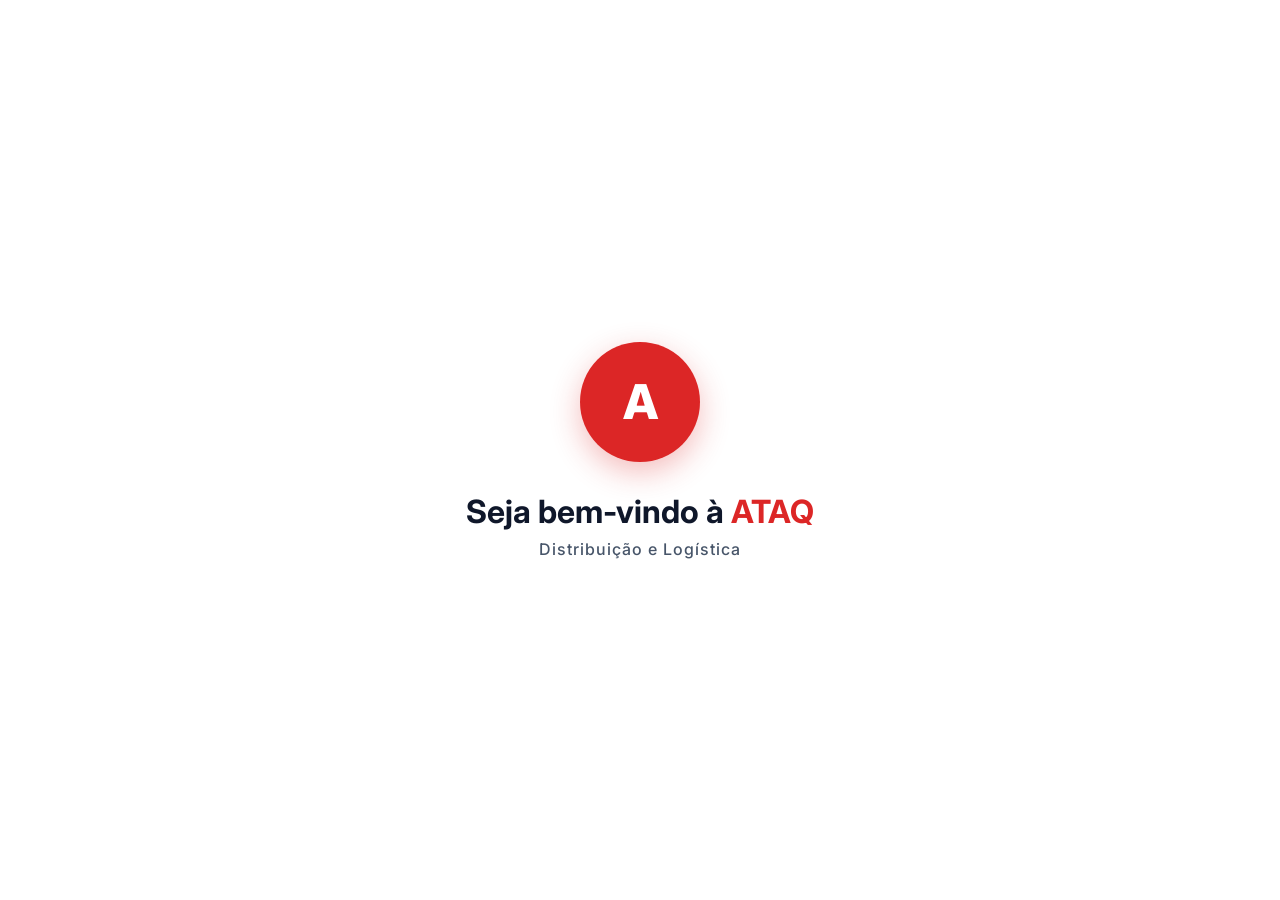
==== commit c65d82d1: "Adicionado chatbot ATAQ com integração Google Sheets e função abrir planilhas" ====
--- a/index.html
+++ b/index.html
@@ -16,121 +16,56 @@
 
 <body>
 
+<script>
+alert('✅ HTML carregado! Se você vê esta mensagem, o arquivo está funcionando.');
+console.log('✅ TESTE: Página index.html carregada com sucesso!');
+</script>
+
+<!-- TELA DE BOAS-VINDAS ATAQ -->
+<div id="welcomeScreen" class="welcome-screen" style="display: flex;">
+    <div class="welcome-content">
+        <div style="width: 120px; height: 120px; background: #DC2626; border-radius: 50%; display: flex; align-items: center; justify-content: center; color: white; font-size: 48px; font-weight: 800; margin: 0 auto 30px; box-shadow: 0 10px 30px rgba(220, 38, 38, 0.3);">
+            A
+        </div>
+        <h1>Seja bem-vindo à <span>ATAQ</span></h1>
+        <p>Distribuição e Logística</p>
+    </div>
+</div>
+
 <!-- ================= LOGIN / AUTH =================  -->
-<div id="authPage" class="auth-page">
-    <div class="auth-container">
-        <div class="auth-header">
-            <div class="auth-logo">
-                <img src="https://i.imgur.com/20qFKr1.png" alt="Sistema Premium Logo">
-            </div>
-        </div>
-
-        <div class="auth-body">
-            <div class="tab-buttons">
-                <button class="tab-btn active" onclick="switchAuthTab('login')">Login</button>
-                <button class="tab-btn" onclick="switchAuthTab('register')">Registrar</button>
-            </div>
-
-            <!-- LOGIN TAB -->
-            <div id="loginForm" class="tab-content active">
-                <div class="form-group">
-                    <label class="form-label">
-                        <svg width="16" height="16" viewBox="0 0 24 24" fill="none" stroke="currentColor" stroke-width="2">
-                            <path d="M4 4h16c1.1 0 2 .9 2 2v12c0 1.1-.9 2-2 2H4c-1.1 0-2-.9-2-2V6c0-1.1.9-2 2-2z"></path>
-                            <polyline points="22,6 12,13 2,6"></polyline>
-                        </svg>
-                        Email
-                    </label>
-                    <input type="email" id="loginEmail" class="form-input" placeholder="seu@email.com" autocomplete="email">
-                </div>
-
-                <div class="form-group">
-                    <label class="form-label">
-                        <svg width="16" height="16" viewBox="0 0 24 24" fill="none" stroke="currentColor" stroke-width="2">
-                            <rect x="3" y="11" width="18" height="11" rx="2" ry="2"></rect>
-                            <path d="M7 11V7a5 5 0 0 1 10 0v4"></path>
-                        </svg>
-                        Senha
-                    </label>
-                    <div class="password-wrapper">
-                        <input type="password" id="loginPassword" class="form-input" placeholder="••••••••" autocomplete="current-password">
-                        <button type="button" class="toggle-password" onclick="togglePasswordVisibility('loginPassword')">
-                            <svg width="18" height="18" viewBox="0 0 24 24" fill="none" stroke="currentColor" stroke-width="2">
-                                <path d="M1 12s4-8 11-8 11 8 11 8-4 8-11 8-11-8-11-8z"></path>
-                                <circle cx="12" cy="12" r="3"></circle>
-                            </svg>
-                        </button>
-                    </div>
-                </div>
-
-                <div class="form-options">
-                    <label class="checkbox-modern">
-                        <input type="checkbox" id="rememberMe">
-                        <span class="checkmark"></span>
-                        <span class="checkbox-label">Manter conectado</span>
-                    </label>
-                </div>
-
-                <button id="loginBtn" class="btn-auth" onclick="doLogin()">
-                    <span class="btn-text">Entrar no Sistema</span>
-                    <svg class="btn-icon" width="20" height="20" viewBox="0 0 24 24" fill="none" stroke="currentColor" stroke-width="2">
-                        <line x1="5" y1="12" x2="19" y2="12"></line>
-                        <polyline points="12 5 19 12 12 19"></polyline>
-                    </svg>
-                </button>
-            </div>
-
-            <!-- REGISTER TAB -->
-            <div id="registerForm" class="tab-content" style="display: none;">
-                <div class="form-group">
-                    <label class="form-label">
-                        <svg width="16" height="16" viewBox="0 0 24 24" fill="none" stroke="currentColor" stroke-width="2">
-                            <path d="M20 21v-2a4 4 0 0 0-4-4H8a4 4 0 0 0-4 4v2"></path>
-                            <circle cx="12" cy="7" r="4"></circle>
-                        </svg>
-                        Nome Completo
-                    </label>
-                    <input type="text" id="registerName" class="form-input" placeholder="Seu nome completo">
-                </div>
-
-                <div class="form-group">
-                    <label class="form-label">
-                        <svg width="16" height="16" viewBox="0 0 24 24" fill="none" stroke="currentColor" stroke-width="2">
-                            <path d="M4 4h16c1.1 0 2 .9 2 2v12c0 1.1-.9 2-2 2H4c-1.1 0-2-.9-2-2V6c0-1.1.9-2 2-2z"></path>
-                            <polyline points="22,6 12,13 2,6"></polyline>
-                        </svg>
-                        Email
-                    </label>
-                    <input type="email" id="registerEmail" class="form-input" placeholder="seu@email.com">
-                </div>
-
-                <div class="form-group">
-                    <label class="form-label">
-                        <svg width="16" height="16" viewBox="0 0 24 24" fill="none" stroke="currentColor" stroke-width="2">
-                            <rect x="3" y="11" width="18" height="11" rx="2" ry="2"></rect>
-                            <path d="M7 11V7a5 5 0 0 1 10 0v4"></path>
-                        </svg>
-                        Senha
-                    </label>
-                    <div class="password-wrapper">
-                        <input type="password" id="registerPassword" class="form-input" placeholder="Mínimo 6 caracteres">
-                        <button type="button" class="toggle-password" onclick="togglePasswordVisibility('registerPassword')">
-                            <svg width="18" height="18" viewBox="0 0 24 24" fill="none" stroke="currentColor" stroke-width="2">
-                                <path d="M1 12s4-8 11-8 11 8 11 8-4 8-11 8-11-8-11-8z"></path>
-                                <circle cx="12" cy="12" r="3"></circle>
-                            </svg>
-                        </button>
-                    </div>
-                </div>
-
-                <button class="btn-auth" onclick="doRegister()">
-                    <span class="btn-text">Criar Conta</span>
-                    <svg class="btn-icon" width="20" height="20" viewBox="0 0 24 24" fill="none" stroke="currentColor" stroke-width="2">
-                        <line x1="5" y1="12" x2="19" y2="12"></line>
-                        <polyline points="12 5 19 12 12 19"></polyline>
-                    </svg>
-                </button>
-            </div>
+<div id="authPage" class="login-page">
+    <div class="login-left">
+        <div class="login-brand">
+            <div style="width: 100px; height: 100px; background: #DC2626; border-radius: 50%; display: flex; align-items: center; justify-content: center; color: white; font-size: 42px; font-weight: 800; margin-bottom: 24px; box-shadow: 0 10px 30px rgba(220, 38, 38, 0.3);">
+                A
+            </div>
+
+            <h1>ATAQ</h1>
+            <p class="subtitle">Distribuição e Logística</p>
+
+            <ul>
+                <li>Segurança operacional</li>
+                <li>Controle em tempo real</li>
+                <li>Gestão inteligente</li>
+            </ul>
+        </div>
+    </div>
+
+    <div class="login-right">
+        <div class="login-card">
+            <h2>Acessar plataforma</h2>
+
+            <input type="email" id="loginEmail" placeholder="Email">
+            <input type="password" id="loginPassword" placeholder="Senha">
+
+            <label class="remember">
+                <input type="checkbox" id="rememberMe">
+                Lembrar-me
+            </label>
+
+            <button id="loginBtn" class="login-btn" onclick="doLogin()">
+                Entrar
+            </button>
         </div>
     </div>
 </div>
@@ -156,6 +91,9 @@
         </div>
 
         <nav class="sidebar-nav">
+            <a href="#" class="sidebar-link active" onclick="navigateTo(event,'dashboard')">
+                📊 Dashboard
+            </a>
             <a href="#" class="sidebar-link" onclick="navigateTo(event,'usuarios')" id="adminSection" style="display:none">
                 👥 Usuários
             </a>
@@ -163,7 +101,7 @@
                 📊 Google Sheets
             </a>
             <a href="#" class="sidebar-link" onclick="navigateTo(event,'relatorios')">📑 Relatórios</a>
-            <a href="#" class="sidebar-link active" onclick="navigateTo(event,'chat')">💬 Chat IA</a>
+            <a href="#" class="sidebar-link" onclick="navigateTo(event,'chat')">💬 Chat IA</a>
             <a href="#" class="sidebar-link" onclick="navigateTo(event,'perfil')">👤 Meu Perfil</a>
             <a href="#" class="sidebar-link" onclick="location.reload()">🚪 Sair</a>
         </nav>
@@ -171,6 +109,41 @@
 
     <!-- CONTEÚDO -->
     <main class="main-content">
+
+        <!-- DASHBOARD -->
+        <section id="dashboardSection" class="content-section">
+            <h1 class="dashboard-title">Visão Geral</h1>
+
+            <div class="kpi-grid">
+                <div class="kpi-card">
+                    <span>Usuários Ativos</span>
+                    <strong>128</strong>
+                </div>
+
+                <div class="kpi-card">
+                    <span>Relatórios Hoje</span>
+                    <strong>18</strong>
+                </div>
+
+                <div class="kpi-card">
+                    <span>Exportações</span>
+                    <strong>42</strong>
+                </div>
+
+                <div class="kpi-card">
+                    <span>Última Atualização</span>
+                    <strong>10:31</strong>
+                </div>
+            </div>
+
+            <div class="alert-box">
+                <h3>⚠️ Atenção Operacional</h3>
+                <ul>
+                    <li>2 relatórios estão desatualizados</li>
+                    <li>1 usuário sem permissão definida</li>
+                </ul>
+            </div>
+        </section>
 
         <!-- USUÁRIOS -->
         <section id="usuariosSection" class="content-section hidden">
@@ -218,7 +191,7 @@
         </section>
 
         <!-- CHAT IA -->
-        <section id="chatSection" class="content-section">
+        <section id="chatSection" class="content-section hidden">
             <h2>💬 Chat com Inteligência Artificial</h2>
             <div id="chatContainer"></div>
         </section>
@@ -248,7 +221,56 @@
     </main>
 </div>
 
+<!-- CHATBOT ATAQ -->
+<div id="chatbot">
+    <button id="chatbotToggle">Assistente ATAQ</button>
+
+    <div id="chatbotWindow">
+        <div class="chat-header">
+            <strong>Assistente ATAQ</strong>
+            <span id="chatClose">×</span>
+        </div>
+
+        <div id="chatMessages"></div>
+
+        <div class="chat-input">
+            <input type="text" id="chatInput" placeholder="Digite sua solicitação">
+            <button id="chatSend">Enviar</button>
+        </div>
+    </div>
+</div>
+
 <!-- JS -->
+<script>
+// TELA DE BOAS-VINDAS - SCRIPT INLINE PARA GARANTIR EXECUÇÃO
+console.log('🔵 Script de boas-vindas iniciado');
+
+document.addEventListener('DOMContentLoaded', function() {
+    console.log('🔵 DOM carregado');
+    
+    const welcome = document.getElementById('welcomeScreen');
+    
+    if (welcome) {
+        console.log('✅ Elemento welcomeScreen encontrado!');
+        console.log('📊 Display:', window.getComputedStyle(welcome).display);
+        console.log('📊 Z-index:', window.getComputedStyle(welcome).zIndex);
+        console.log('📊 Visibility:', window.getComputedStyle(welcome).visibility);
+        
+        setTimeout(() => {
+            console.log('⏱️ Iniciando fade-out...');
+            welcome.classList.add('fade-out');
+            
+            setTimeout(() => {
+                welcome.remove();
+                console.log('✅ Tela de boas-vindas removida');
+            }, 600);
+        }, 2000);
+    } else {
+        console.error('❌ Elemento welcomeScreen NÃO encontrado!');
+        console.log('📋 Elementos no body:', document.body.children);
+    }
+});
+</script>
 <script src="script.js" defer></script>
 <script src="features.js" defer></script>
 
--- a/style.css
+++ b/style.css
@@ -43,7 +43,200 @@
     background: var(--red-hover);
 }
 
-/* ================= AUTH ================= */
+/* =========================
+   TELA DE BOAS-VINDAS ATAQ
+   ========================= */
+
+.welcome-screen {
+    position: fixed !important;
+    top: 0 !important;
+    left: 0 !important;
+    right: 0 !important;
+    bottom: 0 !important;
+    width: 100vw !important;
+    height: 100vh !important;
+    background: #ffffff !important;
+    display: flex !important;
+    align-items: center !important;
+    justify-content: center !important;
+    z-index: 99999 !important;
+    opacity: 1 !important;
+    visibility: visible !important;
+}
+
+.welcome-screen.fade-out {
+    animation: fadeOut 0.6s ease forwards;
+}
+
+.welcome-content {
+    text-align: center;
+    animation: fadeInUp 0.8s ease;
+}
+
+.welcome-content h1 {
+    font-size: 32px;
+    font-weight: 700;
+    color: #0F172A;
+    margin-bottom: 8px;
+}
+
+.welcome-content h1 span {
+    color: #DC2626; /* Vermelho ATAQ */
+}
+
+.welcome-content p {
+    font-size: 16px;
+    font-weight: 500;
+    color: #475569;
+    letter-spacing: 1px;
+}
+
+/* ANIMAÇÕES */
+@keyframes fadeInUp {
+    from {
+        opacity: 0;
+        transform: translateY(12px);
+    }
+    to {
+        opacity: 1;
+        transform: translateY(0);
+    }
+}
+
+@keyframes fadeOut {
+    to {
+        opacity: 0;
+        visibility: hidden;
+    }
+}
+
+/* =========================
+   LOGIN ATAQ - ENTERPRISE
+   ========================= */
+
+.login-page {
+    display: grid;
+    grid-template-columns: 1fr 1fr;
+    min-height: 100vh;
+    background: #ffffff;
+}
+
+.login-left {
+    background: #DC2626; /* Vermelho ATAQ */
+    color: white;
+    padding: 80px;
+    display: flex;
+    align-items: center;
+}
+
+.login-brand h1 {
+    font-size: 42px;
+    font-weight: 800;
+    margin-bottom: 4px;
+}
+
+.login-brand .subtitle {
+    font-size: 16px;
+    opacity: 0.9;
+    margin-bottom: 32px;
+}
+
+.login-brand ul {
+    list-style: none;
+    padding: 0;
+}
+
+.login-brand ul li {
+    margin-bottom: 12px;
+    font-size: 15px;
+    opacity: 0.95;
+}
+
+.login-logo {
+    width: 140px;
+    margin-bottom: 24px;
+}
+
+.login-right {
+    display: flex;
+    align-items: center;
+    justify-content: center;
+}
+
+.login-card {
+    width: 100%;
+    max-width: 380px;
+    background: white;
+    padding: 42px;
+    border-radius: 18px;
+    box-shadow: 0 25px 50px rgba(0, 0, 0, 0.08);
+}
+
+.login-card h2 {
+    margin-bottom: 24px;
+    color: #0F172A;
+}
+
+.login-card input {
+    width: 100%;
+    padding: 14px;
+    margin-bottom: 16px;
+    border-radius: 10px;
+    border: 1px solid #E2E8F0;
+    font-size: 14px;
+}
+
+.login-card input:focus {
+    outline: none;
+    border-color: #DC2626;
+}
+
+.remember {
+    display: flex;
+    align-items: center;
+    gap: 8px;
+    font-size: 14px;
+    color: #475569;
+    margin-bottom: 24px;
+}
+
+.login-btn {
+    width: 100%;
+    background: #DC2626;
+    color: white;
+    border: none;
+    padding: 14px;
+    font-size: 15px;
+    font-weight: 600;
+    border-radius: 10px;
+    cursor: pointer;
+    transition: background 0.2s ease;
+}
+
+.login-btn:hover {
+    background: #B91C1C;
+}
+
+/* RESPONSIVO */
+@media (max-width: 968px) {
+    .login-page {
+        grid-template-columns: 1fr;
+    }
+
+    .login-left {
+        display: none;
+    }
+
+    .login-right {
+        padding: 30px;
+    }
+
+    .login-card {
+        padding: 36px;
+    }
+}
+
+/* ================= AUTH (OLD) ================= */
 .auth-page {
     display: flex;
     justify-content: center;
@@ -109,7 +302,7 @@
 .auth-header {
     background: linear-gradient(135deg, #DC2626 0%, #EF4444 100%);
     color: white;
-    padding: 50px 30px;
+    padding: 60px 30px;
     text-align: center;
     position: relative;
     display: flex;
@@ -119,12 +312,14 @@
 
 .auth-logo {
     animation: fadeInScale 0.8s ease-out;
+    width: 100%;
+    display: flex;
+    justify-content: center;
 }
 
 .auth-logo img {
-    max-width: 140px;
+    max-width: 200px;
     height: auto;
-    filter: brightness(0) invert(1);
 }
 
 @keyframes fadeInScale {
@@ -557,3 +752,192 @@
     }
 }
 
+/* =========================
+   DASHBOARD SECTION
+   ========================= */
+
+.dashboard {
+    padding: 32px;
+    background: #F8FAFC;
+}
+
+.dashboard-title {
+    font-size: 26px;
+    font-weight: 700;
+    color: #DC2626;
+    margin-bottom: 24px;
+}
+
+.kpi-grid {
+    display: grid;
+    grid-template-columns: repeat(auto-fit, minmax(220px, 1fr));
+    gap: 20px;
+    margin-bottom: 32px;
+}
+
+.kpi-card {
+    background: white;
+    border-radius: 14px;
+    padding: 24px;
+    box-shadow: 0 10px 25px rgba(0,0,0,0.05);
+}
+
+.kpi-card span {
+    font-size: 14px;
+    color: #64748B;
+}
+
+.kpi-card strong {
+    display: block;
+    font-size: 32px;
+    color: #0F172A;
+    margin-top: 6px;
+}
+
+.alert-box {
+    background: white;
+    border-left: 4px solid #DC2626;
+    padding: 20px;
+    border-radius: 10px;
+}
+
+.alert-box h3 {
+    margin-bottom: 10px;
+    color: #0F172A;
+}
+
+.alert-box ul {
+    list-style: none;
+    padding: 0;
+}
+
+.alert-box ul li {
+    font-size: 14px;
+    color: #475569;
+    padding: 6px 0;
+    padding-left: 20px;
+    position: relative;
+}
+
+.alert-box ul li::before {
+    content: '•';
+    position: absolute;
+    left: 0;
+    color: #DC2626;
+    font-weight: 800;
+}
+
+/* =========================
+   CHATBOT ATAQ
+   ========================= */
+
+#chatbot {
+    position: fixed;
+    bottom: 24px;
+    right: 24px;
+    z-index: 999;
+}
+
+#chatbotToggle {
+    background: #DC2626;
+    color: white;
+    border: none;
+    padding: 12px 18px;
+    border-radius: 24px;
+    cursor: pointer;
+    font-weight: 600;
+}
+
+#chatbotWindow {
+    display: none;
+    width: 320px;
+    background: white;
+    border-radius: 16px;
+    box-shadow: 0 25px 50px rgba(0,0,0,0.15);
+    overflow: hidden;
+    margin-top: 12px;
+}
+
+#chatbotWindow.active {
+    display: block;
+}
+
+.chat-header {
+    background: #DC2626;
+    color: white;
+    padding: 14px;
+    display: flex;
+    justify-content: space-between;
+    align-items: center;
+}
+
+.chat-header strong {
+    font-size: 15px;
+}
+
+#chatClose {
+    font-size: 24px;
+    cursor: pointer;
+    line-height: 1;
+}
+
+#chatMessages {
+    padding: 16px;
+    height: 240px;
+    overflow-y: auto;
+    font-size: 14px;
+    color: #0F172A;
+}
+
+.chat-message {
+    margin-bottom: 12px;
+    display: flex;
+    gap: 8px;
+}
+
+.chat-message.user {
+    justify-content: flex-end;
+}
+
+.chat-message .bubble {
+    background: #F1F5F9;
+    padding: 10px 12px;
+    border-radius: 10px;
+    max-width: 80%;
+    font-size: 14px;
+}
+
+.chat-message.user .bubble {
+    background: #DC2626;
+    color: white;
+}
+
+.chat-input {
+    display: flex;
+    border-top: 1px solid #E2E8F0;
+}
+
+.chat-input input {
+    flex: 1;
+    border: none;
+    padding: 12px;
+    font-size: 14px;
+}
+
+.chat-input input:focus {
+    outline: none;
+}
+
+.chat-input button {
+    background: #DC2626;
+    color: white;
+    border: none;
+    padding: 0 16px;
+    cursor: pointer;
+    font-weight: 600;
+}
+
+.chat-input button:hover {
+    background: #B91C1C;
+}
+
